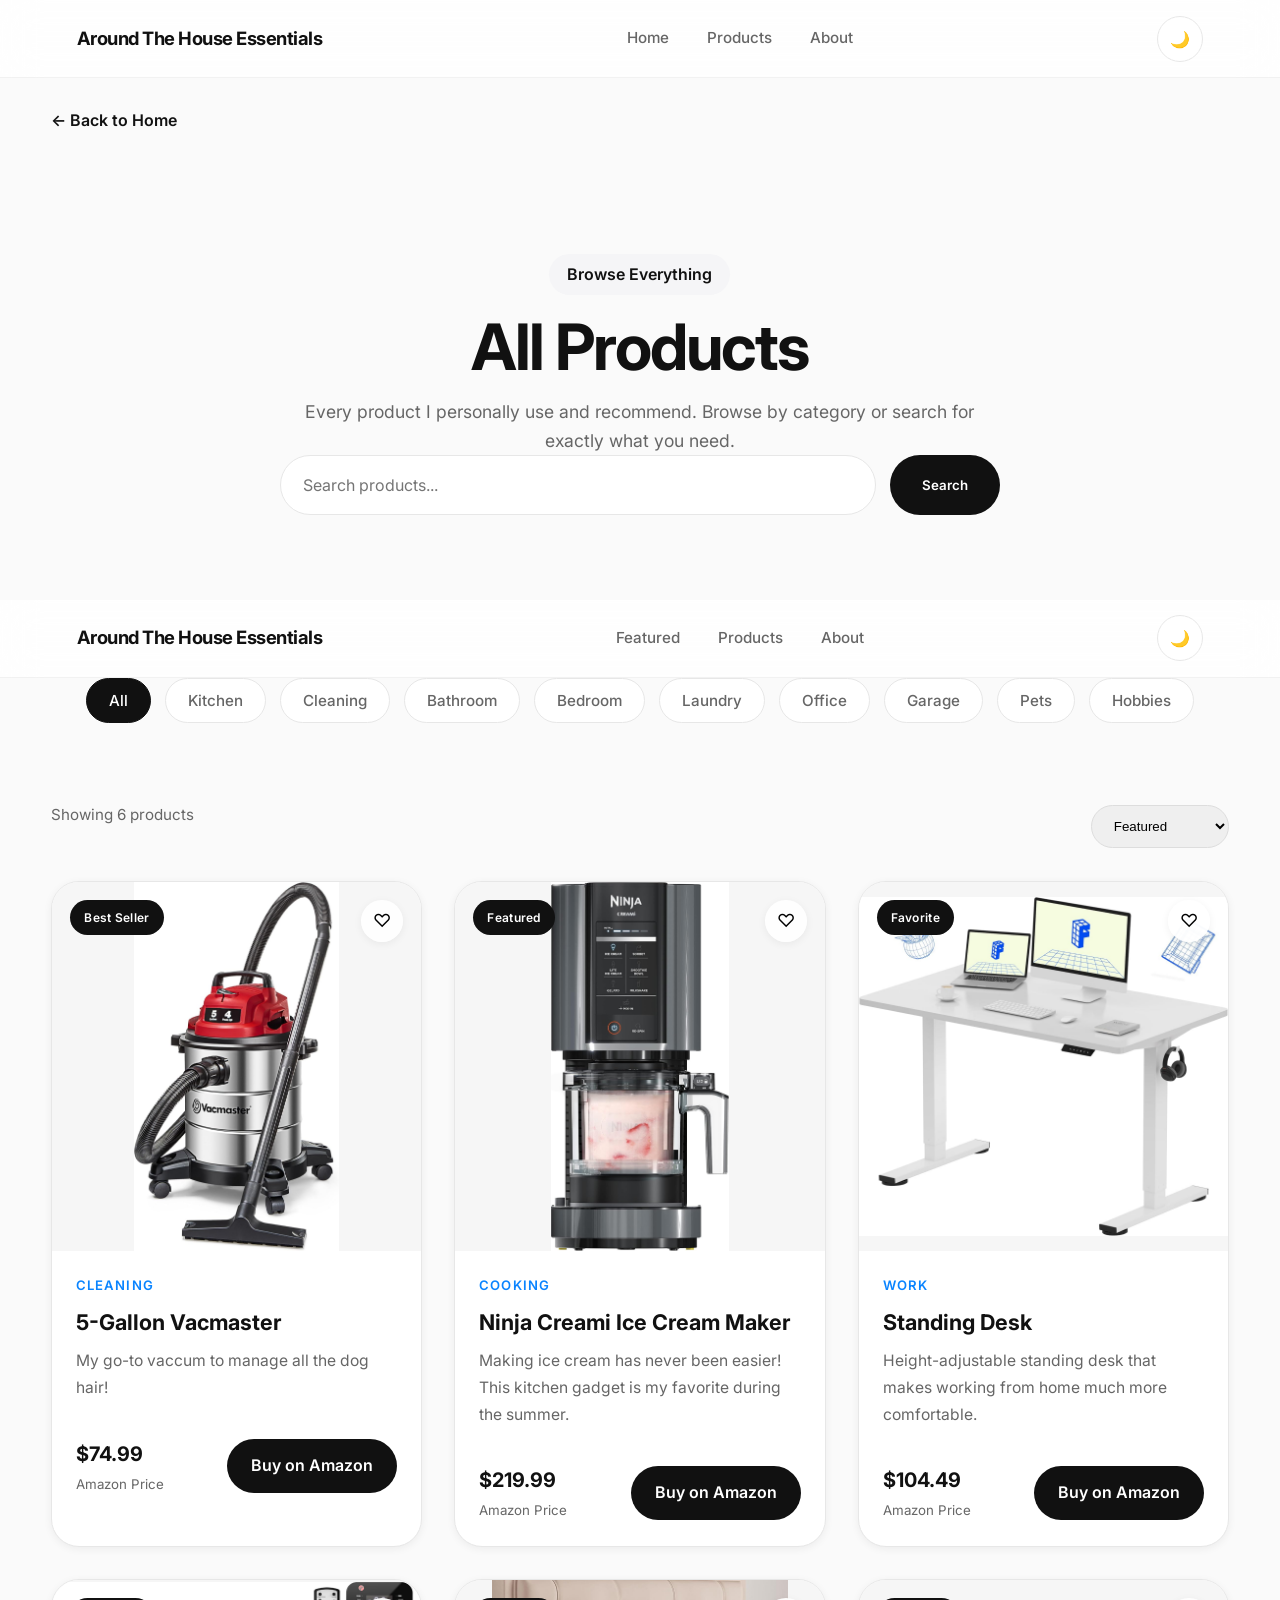
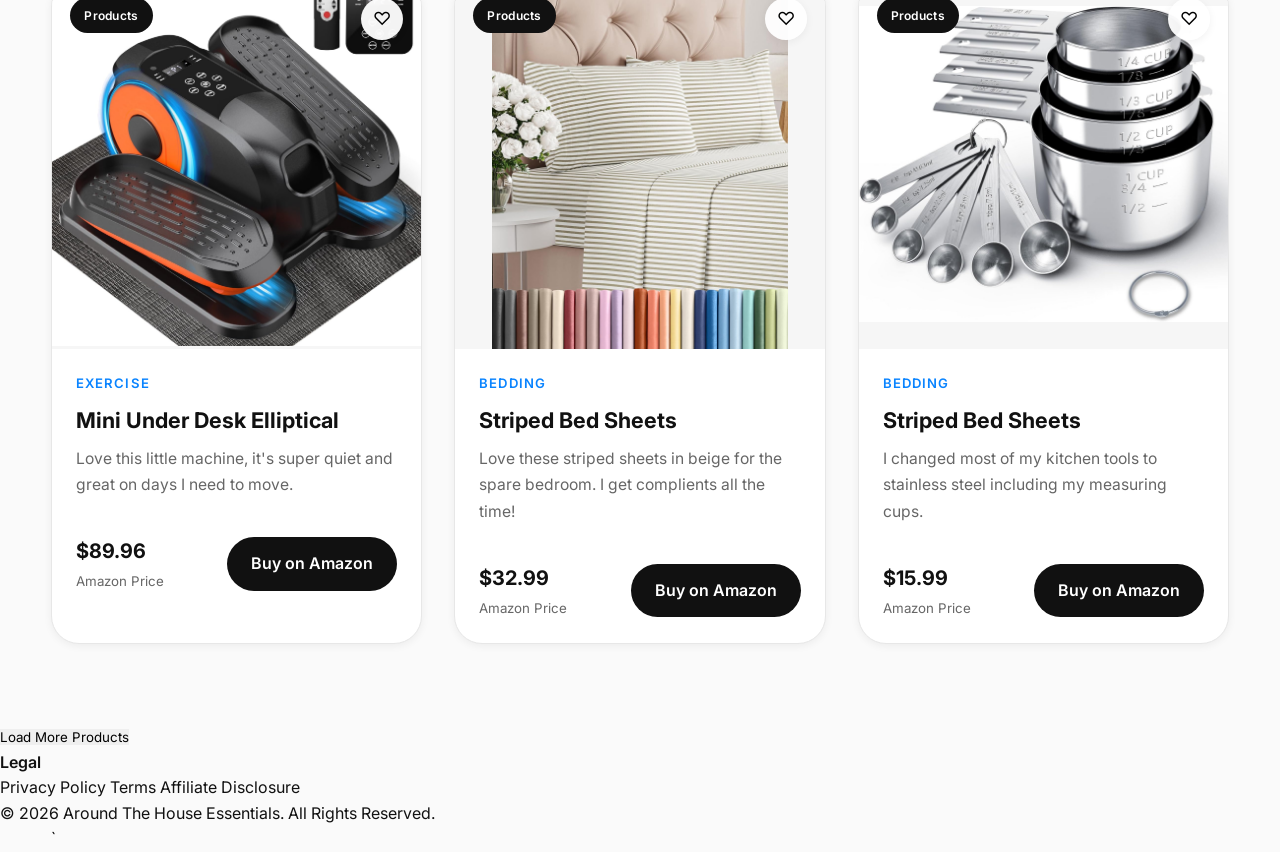
==== products.html @ 796f4fe5 "Complete Amazon website redesign" ====
<!DOCTYPE html>
<html lang="en">
    <head>

        <meta charset="UTF-8">
        <meta name="viewport" content="width=device-width, initial-scale=1.0">
    
        <title>Around The House Essentials | Amazon Favorites</title>
    
        <meta name="description" content="Shop my favorite products for every room in your home. Carefully selected Amazon finds that I personally recommend.">
    
        <meta property="og:title" content="Around The House Essentials">
        <meta property="og:description" content="Shop my favorite Amazon finds.">
        <meta property="og:image" content="images/social-preview.jpg">
        <meta property="og:type" content="website">
    
        <link rel="stylesheet" href="style.css">
    
        <link rel="preconnect" href="https://fonts.googleapis.com">
        <link rel="preconnect" href="https://fonts.gstatic.com" crossorigin>
    
        <link href="https://fonts.googleapis.com/css2?family=Inter:wght@300;400;500;600;700&display=swap" rel="stylesheet">
    
    </head>

    <header class="navbar">

        <div class="logo">
    
            <a href="#">
                Around The House Essentials
            </a>
    
        </div>
    
        <nav>
    
            <a href="index.html">Home</a>

            <a href="products.html" class="active">
                Products </a>

            <a href="index.html#about">
                About
            </a>
        
        </nav>
    
        <div class="nav-buttons">
    
            <button id="darkModeToggle" aria-label="Toggle Dark Mode">
                🌙
            </button>
    
        </div>
    
    </header>

    <div class="container">

        <a
            href="index.html"
            class="back-home">
    
            ← Back to Home
    
        </a>
    
    </div>
    <section class="page-hero">

        <div class="container">
    
            <span class="hero-badge">
                Browse Everything
            </span>
    
            <h1>
                All Products
            </h1>
    
            <p>
                Every product I personally use and recommend.
                Browse by category or search for exactly what you need.
            </p>
    
            <div class="hero-search">
    
                <input
                    id="searchInput"
                    type="text"
                    placeholder="Search products..."
                >
    
                <button>
                    Search
                </button>
    
            </div>
    
        </div>
    
    </section>
<body>

<!-- ==========================
NAVIGATION
========================== -->

<header class="navbar">

    <div class="logo">

        <a href="#">
            Around The House Essentials
        </a>

    </div>

    <nav>

        <a href="#featured">Featured</a>
        <a href="#products">Products</a>
        <a href="#about">About</a>

    </nav>

    <div class="nav-buttons">

        <button id="darkModeToggle" aria-label="Toggle Dark Mode">
            🌙
        </button>

    </div>

</header>

<!-- ==========================
CATEGORY FILTERS
========================== -->

<section class="categories" id="featured">

    <button class="category active" data-category="All">
        All
    </button>

    <button class="category" data-category="Kitchen">
        Kitchen
    </button>

    <button class="category" data-category="Cleaning">
        Cleaning
    </button>

    <button class="category" data-category="Bathroom">
        Bathroom
    </button>

    <button class="category" data-category="Bedroom">
        Bedroom
    </button>

    <button class="category" data-category="Laundry">
        Laundry
    </button>

    <button class="category" data-category="Office">
        Office
    </button>

    <button class="category" data-category="Garage">
        Garage
    </button>

    <button class="category" data-category="Pets">
        Pets
    </button>
    
    <button class="category" data-category="Hobbies">
        Hobbies
    </button>

</section>

<!-- ==========================
PRODUCT GRID
========================== -->

<section id="products" class="products-section">

    <div class="products-toolbar">

        <div class="product-count">
    
            Showing All Products
    
        </div>
    
        <div class="toolbar-right">
    
            <select id="sortProducts">
    
                <option value="featured">
                    Featured
                </option>
    
                <option value="name">
                    Name A–Z
                </option>
    
                <option value="priceLow">
                    Lowest Price
                </option>
    
                <option value="priceHigh">
                    Highest Price
                </option>
    
            </select>
    
        </div>
    
    </div>

    <div id="productGrid" class="product-grid">

        <!--
            Products are automatically generated
            by script.js
        -->

    </div>

</section>

<div class="load-more">

    <button id="loadMore">

        Load More Products

    </button>

</div>

<!-- ==========================
FOOTER
========================== -->

<footer>

        <div>

            <h4>

                Legal

            </h4>

            <a href="#">
                Privacy Policy
            </a>

            <a href="#">
                Terms
            </a>

            <a href="#">
                Affiliate Disclosure
            </a>

        </div>

    </div>

    <div class="copyright">

        © 2026 Around The House Essentials.
        All Rights Reserved.

    </div>

</footer>

<button id="scrollTop">

    ↑

</button>

<script src="script.js"></script>



</body>

<footer>

    <div class="container">
</html>`
---- style.css ----
/* ======================================================
   Around The House Essentials
   Part 2A-1
   Design System + Global Styles
====================================================== */

/* ---------- CSS Variables ---------- */

:root {

    --primary: #111111;
    --secondary: #666666;
    --background: #fafafa;
    --surface: #ffffff;
    --border: #e7e7e7;

    --accent: #0a84ff;
    --accent-hover: #0066d6;

    --success: #22c55e;
    --danger: #ef4444;

    --shadow-small: 0 2px 8px rgba(0,0,0,.06);
    --shadow-medium: 0 10px 30px rgba(0,0,0,.08);
    --shadow-large: 0 20px 50px rgba(0,0,0,.12);

    --radius-sm: 10px;
    --radius-md: 18px;
    --radius-lg: 28px;

    --transition: .25s ease;

    --max-width: 1240px;

}

/* ---------- Dark Theme ---------- */

body.dark {

    --primary: #ffffff;
    --secondary: #bdbdbd;

    --background: #111111;
    --surface: #1d1d1f;

    --border: #303030;

    --shadow-small: none;
    --shadow-medium: none;
    --shadow-large: none;

}

/* ---------- Reset ---------- */

*{
    margin:0;
    padding:0;
    box-sizing:border-box;
}

/* ---------- Smooth Scroll ---------- */

html{
    scroll-behavior:smooth;
}

/* ---------- Body ---------- */

body{

    font-family:"Inter",sans-serif;

    background:var(--background);

    color:var(--primary);

    line-height:1.6;

    transition:
        background .3s ease,
        color .3s ease;

}

/* ---------- Images ---------- */

img{

    display:block;

    max-width:100%;

}

/* ---------- Links ---------- */

a{

    color:inherit;

    text-decoration:none;

}

/* ---------- Lists ---------- */

ul{

    list-style:none;

}

/* ---------- Buttons ---------- */

button{

    border:none;

    cursor:pointer;

    font-family:inherit;

}

/* ---------- Inputs ---------- */

input{

    font-family:inherit;

    outline:none;

}

/* ---------- Container ---------- */

.container{

    width:min(92%, var(--max-width));

    margin-inline:auto;

}

/* ---------- Typography ---------- */

h1{

    font-size:clamp(2.8rem,6vw,5rem);

    line-height:1.05;

    letter-spacing:-2px;

    font-weight:700;

}

h2{

    font-size:clamp(2rem,4vw,3rem);

    font-weight:700;

    margin-bottom:18px;

}

h3{

    font-size:1.25rem;

    font-weight:600;

}

h4{

    font-size:1rem;

    font-weight:600;

}

p{

    color:var(--secondary);

    font-size:1.05rem;

}

/* ---------- Section Spacing ---------- */

section{

    padding: 55px 0;

}

/* ---------- Utility ---------- */

.text-center{

    text-align:center;

}

.hidden{

    display:none !important;

}

/* ======================================================
   Primary Button
====================================================== */

.btn{

    display:inline-flex;

    align-items:center;

    justify-content:center;

    gap:.6rem;

    background:var(--primary);

    color:white;

    padding:14px 28px;

    border-radius:999px;

    font-weight:600;

    transition:var(--transition);

}

.btn:hover{

    transform:translateY(-2px);

    box-shadow:var(--shadow-medium);

}

body.dark .btn{

    background:white;

    color:#111;

}

/* ======================================================
   Secondary Button
====================================================== */

.btn-outline{

    background:transparent;

    border:1px solid var(--border);

    color:var(--primary);

    padding:14px 28px;

    border-radius:999px;

    transition:var(--transition);

}

.btn-outline:hover{

    background:var(--surface);

    box-shadow:var(--shadow-small);

}

/* ======================================================
   Card Base
====================================================== */

.card{

    background:var(--surface);

    border:1px solid var(--border);

    border-radius:24px;

    transition:all .3s ease;

}

.card:hover{

    transform:translateY(-6px);

    box-shadow:var(--shadow-large);

}

/* ======================================================
   Small Section Heading
====================================================== */

.section-label{

    display:inline-block;

    padding:8px 18px;

    border-radius:999px;

    background:#ececec;

    font-size:.85rem;

    font-weight:600;

    color:#444;

    margin-bottom:18px;

}

body.dark .section-label{

    background:#2a2a2a;

    color:#ddd;

}

/* ======================================================
   Divider
====================================================== */

.divider{

    width:100%;

    height:1px;

    background:var(--border);

    margin:80px 0;

}

/* ======================================================
   Fade Animation
====================================================== */

.fade-up{

    opacity:0;

    transform:translateY(30px);

    transition:.7s ease;

}

.fade-up.show{

    opacity:1;

    transform:translateY(0);

}

/* ======================================================
   Scroll To Top Button
====================================================== */

#scrollTop{

    position:fixed;

    right:24px;

    bottom:24px;

    width:54px;

    height:54px;

    border-radius:50%;

    background:var(--primary);

    color:white;

    font-size:20px;

    display:flex;

    align-items:center;

    justify-content:center;

    opacity:0;

    visibility:hidden;

    transition:var(--transition);

    z-index:500;

}

#scrollTop.show{

    opacity:1;

    visibility:visible;

}

body.dark #scrollTop{

    background:white;

    color:#111;

}

/* ======================================================
   PART 2A-2
   Navigation + Hero
====================================================== */

/* =============================
   Navigation
============================= */

.navbar{

    position:sticky;

    top:0;

    z-index:1000;

    width:100%;

    height:78px;

    padding:0 6%;

    display:flex;

    align-items:center;

    justify-content:space-between;

    background:rgba(255,255,255,.82);

    backdrop-filter:blur(18px);

    -webkit-backdrop-filter:blur(18px);

    border-bottom:1px solid rgba(0,0,0,.05);

    transition:all .3s ease;

}

body.dark .navbar{

    background:rgba(17,17,17,.88);

    border-bottom:1px solid rgba(255,255,255,.08);

}

/* =============================
   Logo
============================= */

.logo a{

    font-size:1.15rem;

    font-weight:700;

    letter-spacing:-0.5px;

    color:var(--primary);

    transition:.25s;

}

.logo a:hover{

    opacity:.7;

}

/* =============================
   Navigation Links
============================= */

nav{

    display:flex;

    align-items:center;

    gap:38px;

}

nav a{

    position:relative;

    font-size:.95rem;

    font-weight:500;

    color:var(--secondary);

    transition:.25s;

}

nav a:hover{

    color:var(--primary);

}

nav a::after{

    content:"";

    position:absolute;

    left:0;

    bottom:-8px;

    width:0;

    height:2px;

    background:var(--primary);

    transition:.3s;

}

nav a:hover::after{

    width:100%;

}

/* =============================
   Right Side Buttons
============================= */

.nav-buttons{

    display:flex;

    align-items:center;

    gap:16px;

}

/* =============================
   Dark Mode Button
============================= */

#darkModeToggle{

    width:46px;

    height:46px;

    border-radius:50%;

    background:var(--surface);

    border:1px solid var(--border);

    display:flex;

    align-items:center;

    justify-content:center;

    font-size:1rem;

    transition:.25s;

}

#darkModeToggle:hover{

    transform:rotate(15deg);

    box-shadow:var(--shadow-small);

}

/* =============================
   Hero Section
============================= */

.hero{

    min-height:auto;

    display:flex;

    align-items:center;

    justify-content:center;

    text-align:center;

    padding:45px 20px 15px;

}

/* =============================
   Hero Content
============================= */

.hero-content{

    max-width:900px;

    margin:auto;

}

/* =============================
   Hero Tag
============================= */

.hero-tag{

    display:inline-flex;

    align-items:center;

    justify-content:center;

    padding:8px 18px;

    border-radius:999px;

    background:#ececec;

    color:#555;

    font-size:.85rem;

    font-weight:600;

    margin-bottom:28px;

}

body.dark .hero-tag{

    background:#2b2b2b;

    color:#ddd;

}

/* =============================
   Hero Heading
============================= */

.hero h1{

    max-width:850px;

    margin:auto;

    margin-bottom:26px;

}

/* =============================
   Hero Description
============================= */

.hero p{

    max-width:720px;

    margin:auto;

    font-size:1.15rem;

    color:var(--secondary);

    margin-bottom:28px;

}

/* =============================
   Hero Search
============================= */

.hero-search{

    display:flex;

    align-items:center;

    justify-content:center;

    gap:14px;

    max-width:720px;

    margin:0 auto 35px;

    flex-wrap:wrap;

}

/* =============================
   Search Input
============================= */

.hero-search input{

    flex:1;

    min-width:280px;

    height:60px;

    padding:0 22px;

    border-radius:999px;

    border:1px solid var(--border);

    background:var(--surface);

    color:var(--primary);

    font-size:1rem;

    transition:.25s;

}

.hero-search input:focus{

    border-color:var(--accent);

    box-shadow:0 0 0 4px rgba(10,132,255,.12);

}

/* =============================
   Search Button
============================= */

.hero-search button{

    height:60px;

    padding:0 32px;

    border-radius:999px;

    background:var(--primary);

    color:white;

    font-weight:600;

    transition:.25s;

}

.hero-search button:hover{

    transform:translateY(-2px);

    box-shadow:var(--shadow-medium);

}

body.dark .hero-search button{

    background:white;

    color:#111;

}

/* =============================
   Hero Fade In
============================= */

.hero-content{

    animation:heroFade .9s ease;

}

@keyframes heroFade{

    from{

        opacity:0;

        transform:translateY(35px);

    }

    to{

        opacity:1;

        transform:translateY(0);

    }

}

/* =============================
   Mobile Navigation
============================= */

@media (max-width:900px){

    nav{

        display:none;

    }

    .navbar{

        padding:0 24px;

    }

}

/* =============================
   Mobile Hero
============================= */

@media (max-width:768px){

    .hero{

        min-height:70vh;

        padding-top:90px;

    }

    .hero-search{

        flex-direction:column;

    }

    .hero-search input{

        width:100%;

        min-width:unset;

    }

    .hero-search button{

        width:100%;

    }

}

/* ======================================================
   PART 2A-3
   Categories + Featured Banner + Product Grid
======================================================*/

/* =============================
   Category Section
============================= */

.categories{

    width:min(92%, var(--max-width));

    margin:0 auto;

    padding:0 0 20px;

    display:flex;

    justify-content:center;

    align-items:center;

    flex-wrap:wrap;

    gap:14px;

}

/* =============================
   Category Buttons
============================= */

.category{

    background:var(--surface);

    border:1px solid var(--border);

    color:var(--secondary);

    padding:12px 22px;

    border-radius:999px;

    font-size:.95rem;

    font-weight:500;

    transition:all .25s ease;

}

.category:hover{

    transform:translateY(-2px);

    color:var(--primary);

    box-shadow:var(--shadow-small);

}

.category.active{

    background:var(--primary);

    color:white;

    border-color:var(--primary);

}

body.dark .category.active{

    background:white;

    color:#111;

}

/* =============================
   Featured Banner
============================= */

.featured-banner{

    width:min(92%, var(--max-width));

    margin:0 auto 30px;

    padding:55px 45px;

    border-radius:32px;

    background:linear-gradient(
        135deg,
        #111,
        #2a2a2a
    );

    color:white;

    text-align:center;

    overflow:hidden;

    position:relative;

}

.featured-banner::before{

    content:"";

    position:absolute;

    width:450px;

    height:450px;

    border-radius:50%;

    background:rgba(255,255,255,.05);

    top:-180px;

    right:-150px;

}

.featured-banner::after{

    content:"";

    position:absolute;

    width:300px;

    height:300px;

    border-radius:50%;

    background:rgba(255,255,255,.04);

    bottom:-140px;

    left:-100px;

}

.featured-banner h2{

    position:relative;

    z-index:2;

    color:white;

    margin-bottom:16px;

}

.featured-banner p{

    position:relative;

    z-index:2;

    color:rgba(255,255,255,.8);

    max-width:650px;

    margin:0 auto;

    font-size:1.1rem;

}

/* =============================
   Product Section
============================= */

.products-section{

    width:min(92%, var(--max-width));

    margin:auto;

    padding:20px 0 80px;

}

/* =============================
   Product Grid
============================= */

.product-grid{

    display:grid;

    grid-template-columns:
        repeat(auto-fit, minmax(320px,1fr));

    gap:32px;

    justify-content:center;

}

/* =============================
   Empty State
============================= */

.empty-state{

    width:100%;

    text-align:center;

    padding:100px 30px;

    border:2px dashed var(--border);

    border-radius:24px;

}

.empty-state h3{

    margin-bottom:14px;

}

.empty-state p{

    color:var(--secondary);

}

/* =============================
   Loading Skeleton
============================= */

.skeleton{

    height:420px;

    border-radius:28px;

    background:linear-gradient(
        90deg,
        #efefef 25%,
        #f7f7f7 50%,
        #efefef 75%
    );

    background-size:300% 100%;

    animation:skeletonLoading 1.5s infinite;

}

body.dark .skeleton{

    background:linear-gradient(
        90deg,
        #232323 25%,
        #303030 50%,
        #232323 75%
    );

    background-size:300% 100%;

}

@keyframes skeletonLoading{

    from{

        background-position:100% 0;

    }

    to{

        background-position:-100% 0;

    }

}

/* =============================
   Section Heading
============================= */

.section-heading{

    text-align:center;

    margin-bottom:60px;

}

.section-heading p{

    max-width:700px;

    margin:auto;

}

/* =============================
   Product Count
============================= */

.product-count{

    margin-bottom:24px;

    font-size:.95rem;

    color:var(--secondary);

}

/* =============================
   Responsive
============================= */

@media (max-width:992px){

    .featured-banner{

        padding:55px 35px;

    }

}

@media (max-width:768px){

    .categories{

        justify-content:flex-start;

        overflow-x:auto;

        flex-wrap:nowrap;

        padding-bottom:30px;

    }

    .categories::-webkit-scrollbar{

        display:none;

    }

    .featured-banner{

        border-radius:22px;

        padding:45px 25px;

    }

    .product-grid{

        grid-template-columns:1fr;

        gap:24px;

    }

}

/* ======================================================
   PART 2B-1
   Premium Product Cards
======================================================*/

/* =============================
   Product Card
============================= */

.product-card{

    position:relative;

    display:flex;

    flex-direction:column;

    background:var(--surface);

    border:1px solid var(--border);

    border-radius:28px;

    overflow:hidden;

    min-height:540px;

    transition:all .35s ease;

    box-shadow:var(--shadow-small);

}

.product-card:hover{

    transform:translateY(-10px);

    box-shadow:var(--shadow-large);

}

/* =============================
   Product Image
============================= */

.product-image{

    position:relative;

    width:100%;

    aspect-ratio:1 / 1;

    overflow:hidden;

    background:#f6f6f6;

}

body.dark .product-image{

    background:#222;

}

.product-image img{

    width:100%;

    height:100%;

    object-fit:contain;

    transition:transform .5s ease;

    opacity: 1;

}

.product-card:hover img{

    transform:scale(1.05);

}

/* =============================
   Product Badge
============================= */

.product-badge{

    position:absolute;

    top:18px;

    left:18px;

    padding:8px 14px;

    border-radius:999px;

    background:#111;

    color:white;

    font-size:.75rem;

    font-weight:600;

    letter-spacing:.3px;

    z-index:5;

}

body.dark .product-badge{

    background:white;

    color:#111;

}

/* =============================
   Favorite Button
============================= */

.favorite-btn{

    position:absolute;

    top:18px;

    right:18px;

    width:42px;

    height:42px;

    border-radius:50%;

    background:rgba(255,255,255,.95);

    display:flex;

    align-items:center;

    justify-content:center;

    font-size:18px;

    box-shadow:var(--shadow-small);

    transition:.25s;

    z-index:5;

}

.favorite-btn:hover{

    transform:scale(1.08);

}

body.dark .favorite-btn{

    background:#333;

}

/* =============================
   Card Content
============================= */

.product-content{

    display:flex;

    flex-direction:column;

    gap:12px;

    padding:24px;

}

/* =============================
   Category
============================= */

.product-category{

    font-size:.82rem;

    color:var(--accent);

    font-weight:600;

    text-transform:uppercase;

    letter-spacing:.08em;

}

/* =============================
   Product Title
============================= */

.product-title{

    font-size:1.35rem;

    font-weight:700;

    line-height:1.3;

    color:var(--primary);

}

/* =============================
   Description
============================= */

.product-description{

    color:var(--secondary);

    font-size:.98rem;

    line-height:1.7;

}

/* =============================
   Card Footer
============================= */

.product-footer{

    margin-top:auto;

    display:flex;

    justify-content:space-between;

    align-items:center;

    gap:18px;

    padding-top:24px;

}

/* =============================
   Price
============================= */

.product-price{

    display:flex;

    flex-direction:column;

    gap:4px;

}

.product-price strong{

    font-size:1.25rem;

    color:var(--primary);

}

.product-price small{

    color:var(--secondary);

}

/* =============================
   Amazon Button
============================= */

.amazon-btn{

    display:flex;

    align-items:center;

    justify-content:center;

    gap:10px;

    padding:14px 24px;

    border-radius:999px;

    background:var(--primary);

    color:#fff;

    font-weight:600;

    transition:all .25s ease;

}

.amazon-btn:hover{

    transform:translateY(-2px);

    box-shadow:var(--shadow-medium);

}

body.dark .amazon-btn{

    background:#fff;

    color:#111;

}

/* =============================
   Card Entrance Animation
============================= */


/* =============================
   Mobile
============================= */

@media (max-width:768px){

    .product-content{

        padding:22px;

    }

    .product-title{

        font-size:1.2rem;

    }

    .product-footer{

        flex-direction:column;

        align-items:stretch;

    }

    .amazon-btn{

        width:100%;

    }

}

.page-hero{

    padding:80px 20px 50px;

    text-align:center;

}

.page-hero h1{

    font-size:4rem;

    margin:18px 0;

}

.page-hero p{

    max-width:700px;

    margin:auto;

    color:#666;

    font-size:1.1rem;

}

.hero-badge{

    display:inline-block;

    padding:8px 18px;

    border-radius:999px;

    background:#f5f5f7;

    font-weight:600;

}.products-toolbar{

    display:flex;

    justify-content:space-between;

    align-items:center;

    margin:40px 0 30px;

}

.toolbar-right select{

    padding:12px 18px;

    border-radius:999px;

    border:1px solid #ddd;

}

.back-home{

    display:inline-flex;

    margin-top:30px;

    margin-bottom:40px;

    text-decoration:none;

    font-weight:600;

}

/*==========================
Instagram CTA
==========================*/

.instagram-section{

    padding:60px 20px;

    text-align:center;

    background:#f8f8f8;

    margin-top:50px;

}

.instagram-section .container{

    max-width:700px;

    margin:auto;

}

.instagram-section h2{

    font-size:2.4rem;

    margin-bottom:15px;

}

.instagram-section p{

    color:#666;

    margin-bottom:30px;

    line-height:1.7;

}

.instagram-btn{

    display:inline-block;

    padding:16px 36px;

    border-radius:999px;

    background:#111;

    color:white;

    text-decoration:none;

    font-weight:600;

    transition:.25s;

}

.instagram-btn:hover{

    background:#333;

}

.about-section{

    padding:60px 20px;

    text-align:center;

}

.about-section .container{

    max-width:850px;

    margin:auto;

}

.about-section h2{

    font-size:3rem;

    margin-bottom:25px;

}

.about-section p{

    font-size:1.1rem;

    line-height:1.9;

    color:#666;

}

/*==================================
Footer
==================================*/

.footer{

    background:#111;

    color:white;

    margin-top:80px;

    padding:60px 20px;

}

.footer-grid{

    max-width:1200px;

    margin:auto;

    display:grid;

    grid-template-columns:2fr 1fr 1fr;

    gap:60px;

}

.footer h3,
.footer h4{

    color:white;

    margin-bottom:18px;

}

.footer p{

    color:#bbb;

}

.footer a{

    display:block;

    color:#ddd;

    margin-bottom:10px;

    text-decoration:none;

}

.footer a:hover{

    color:white;

}

@media(max-width:768px){

    .footer-grid{

        grid-template-columns:1fr;

        text-align:center;

    }

}

.view-all{

    text-align:center;

    padding:20px 0 40px;

}
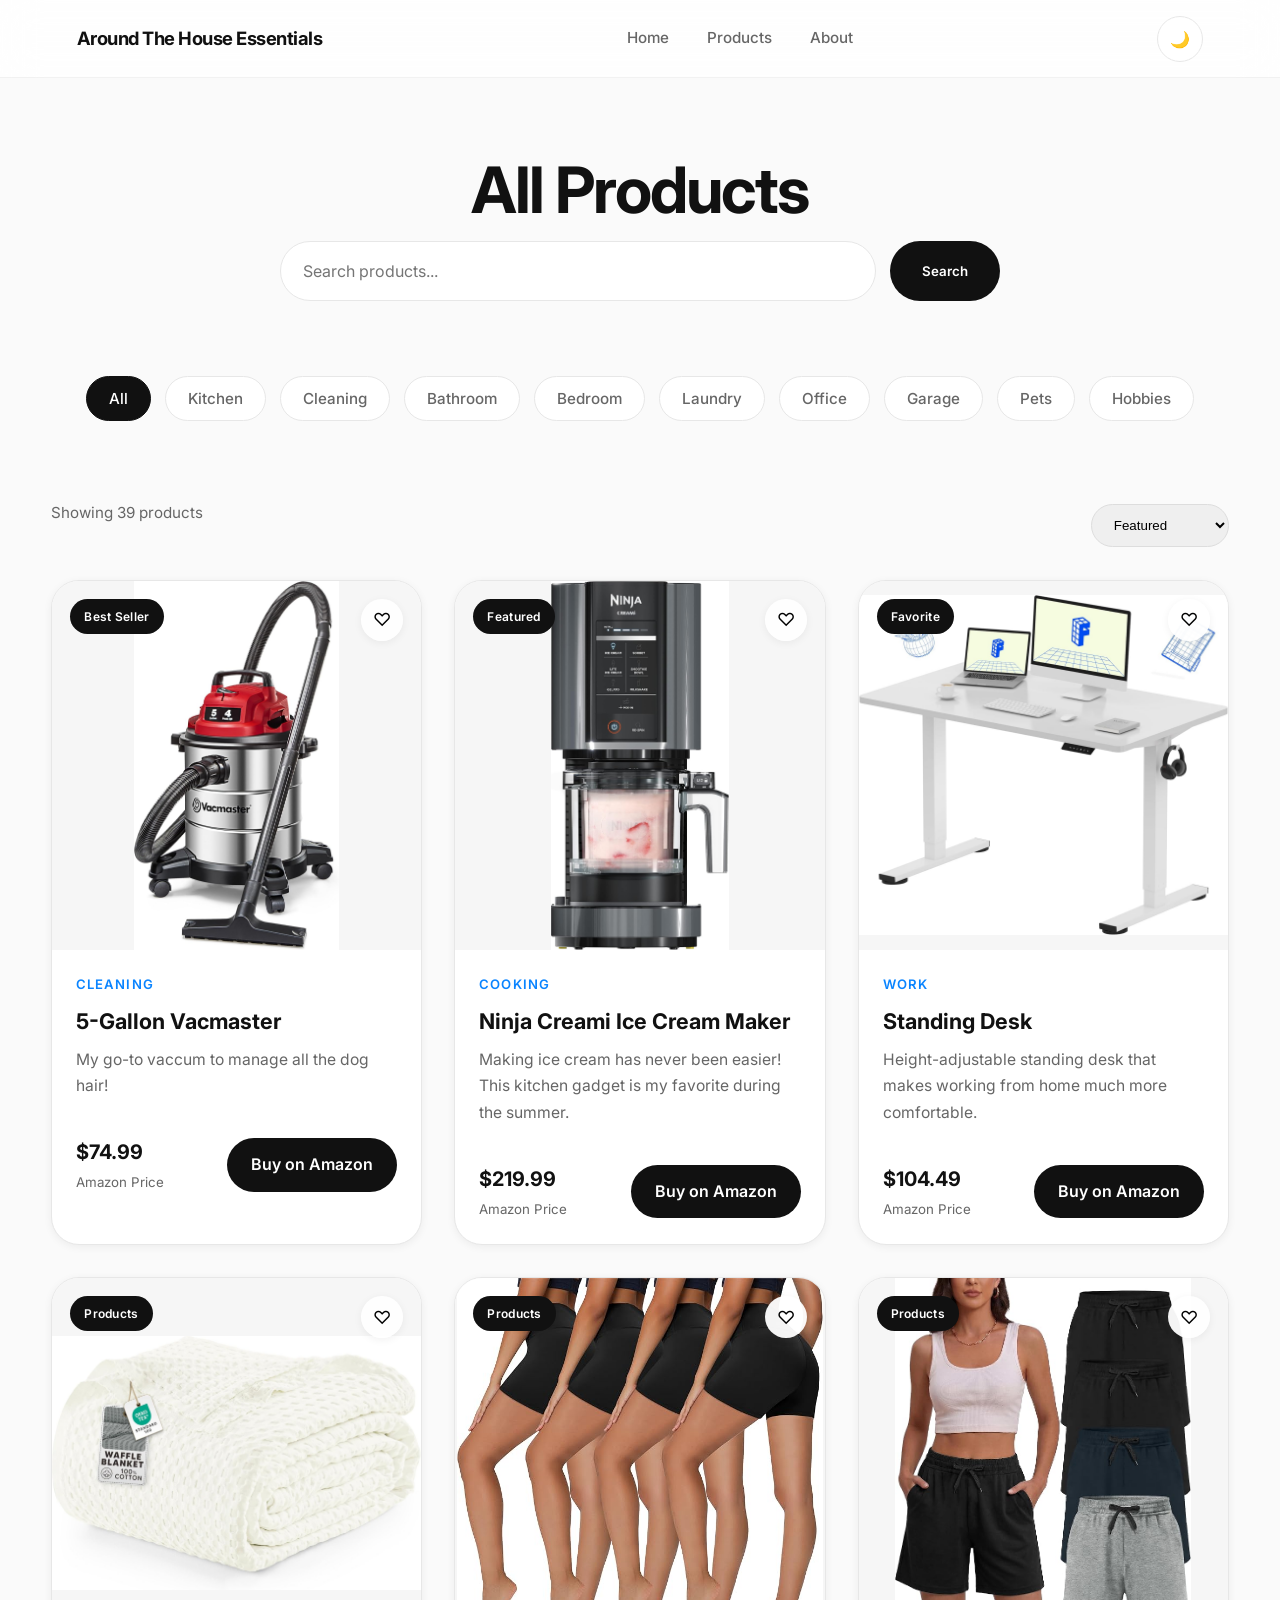
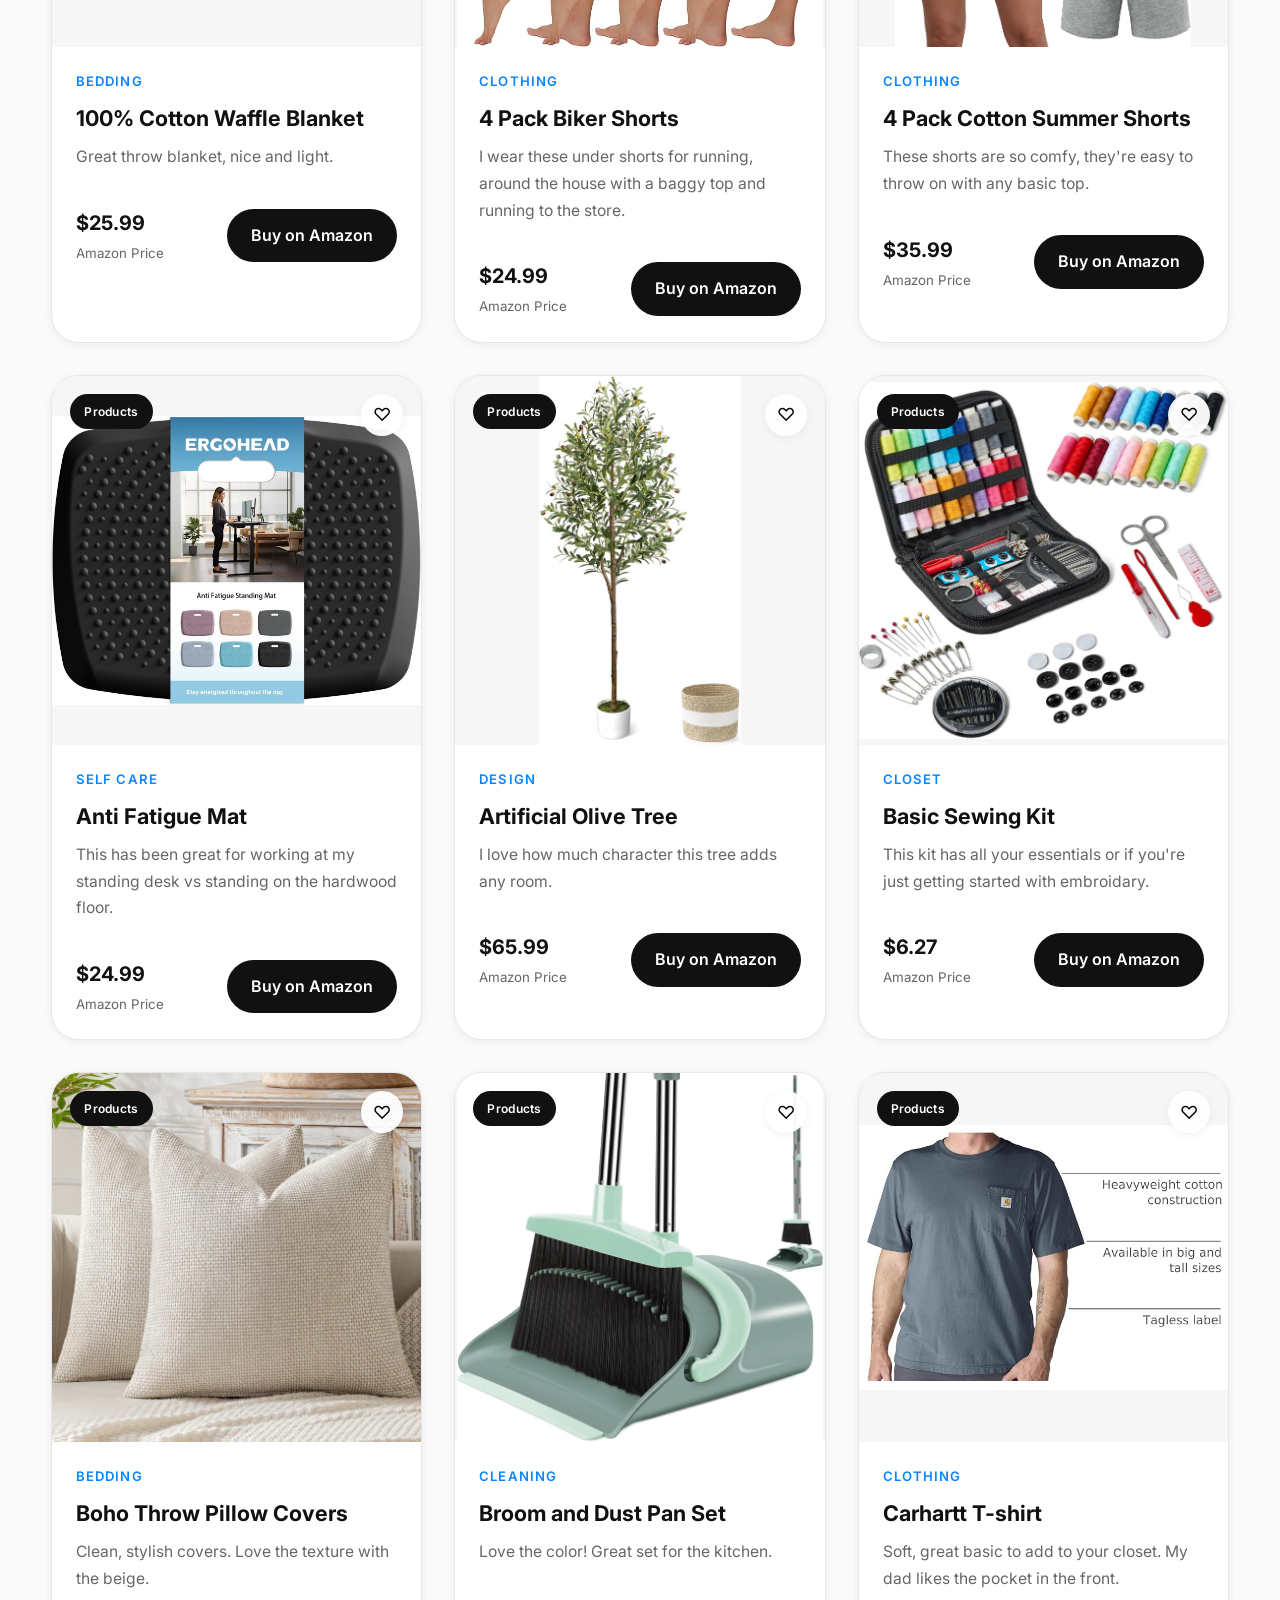
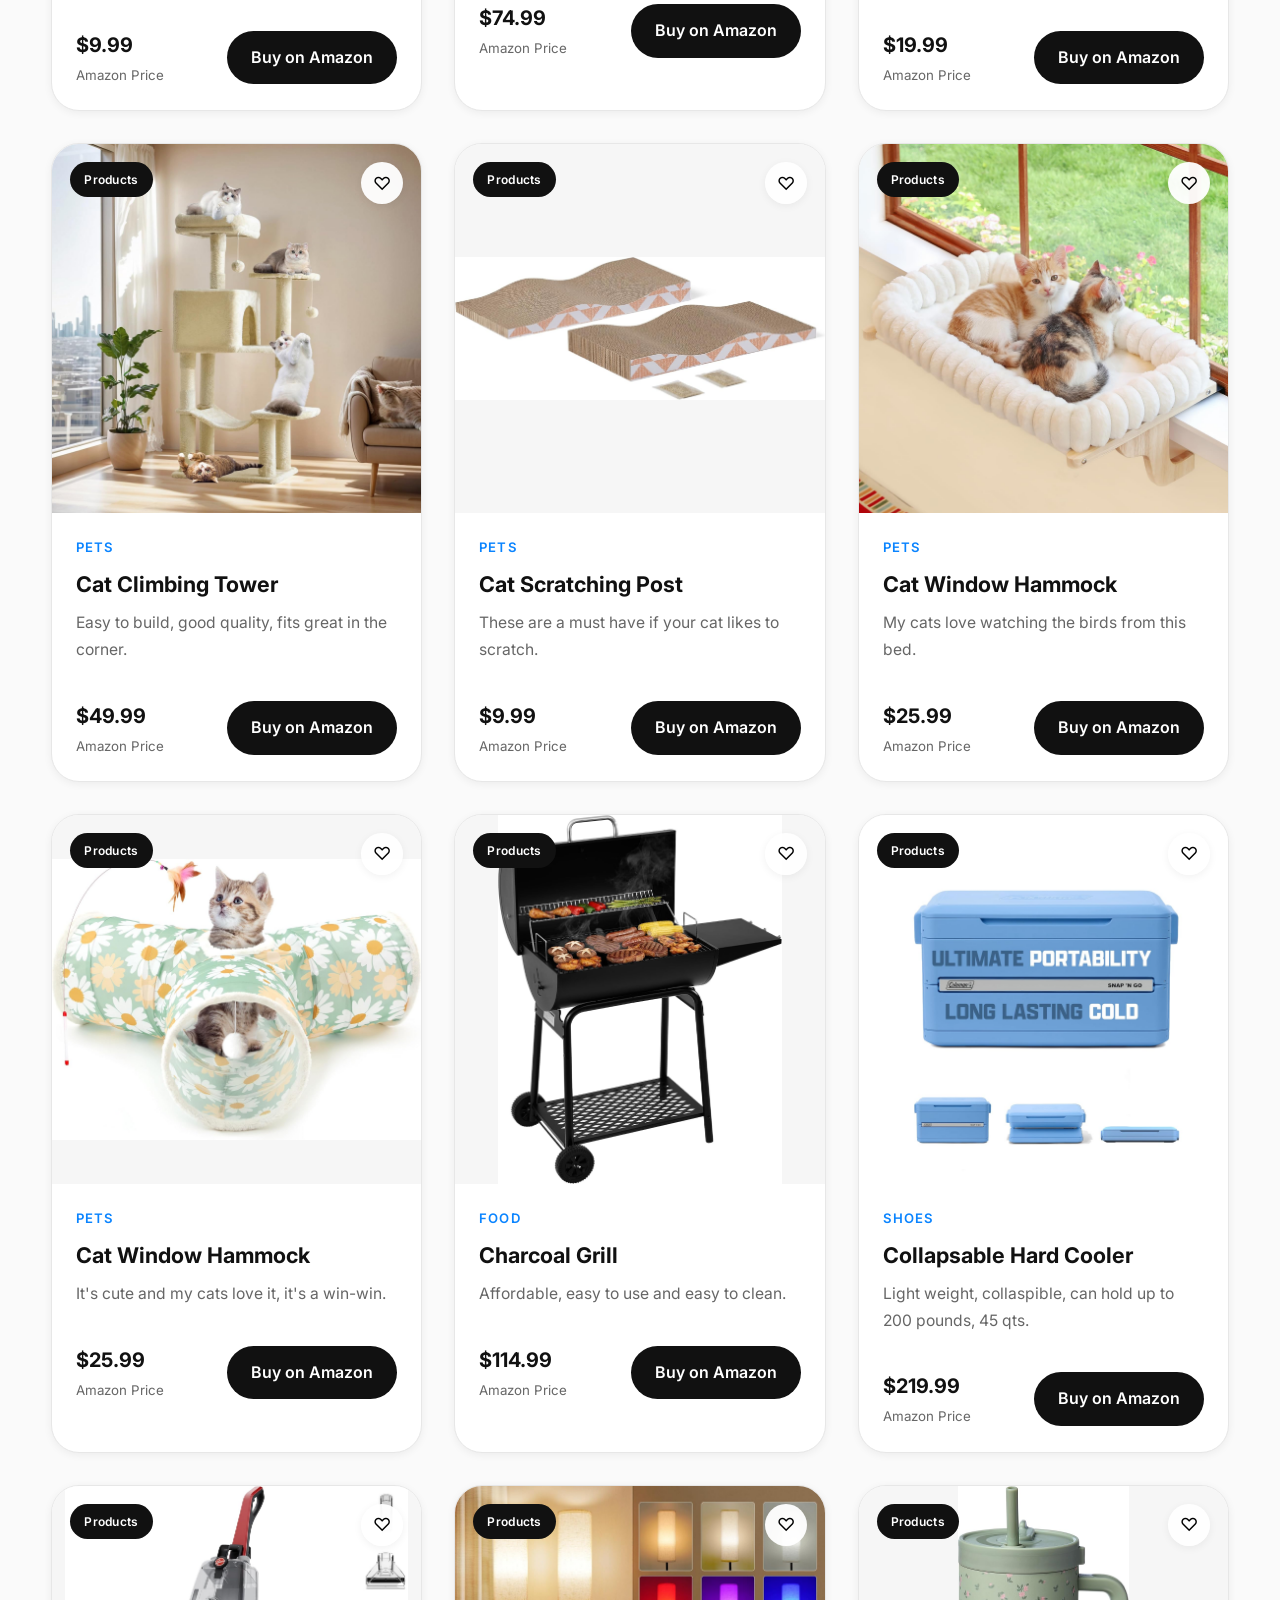
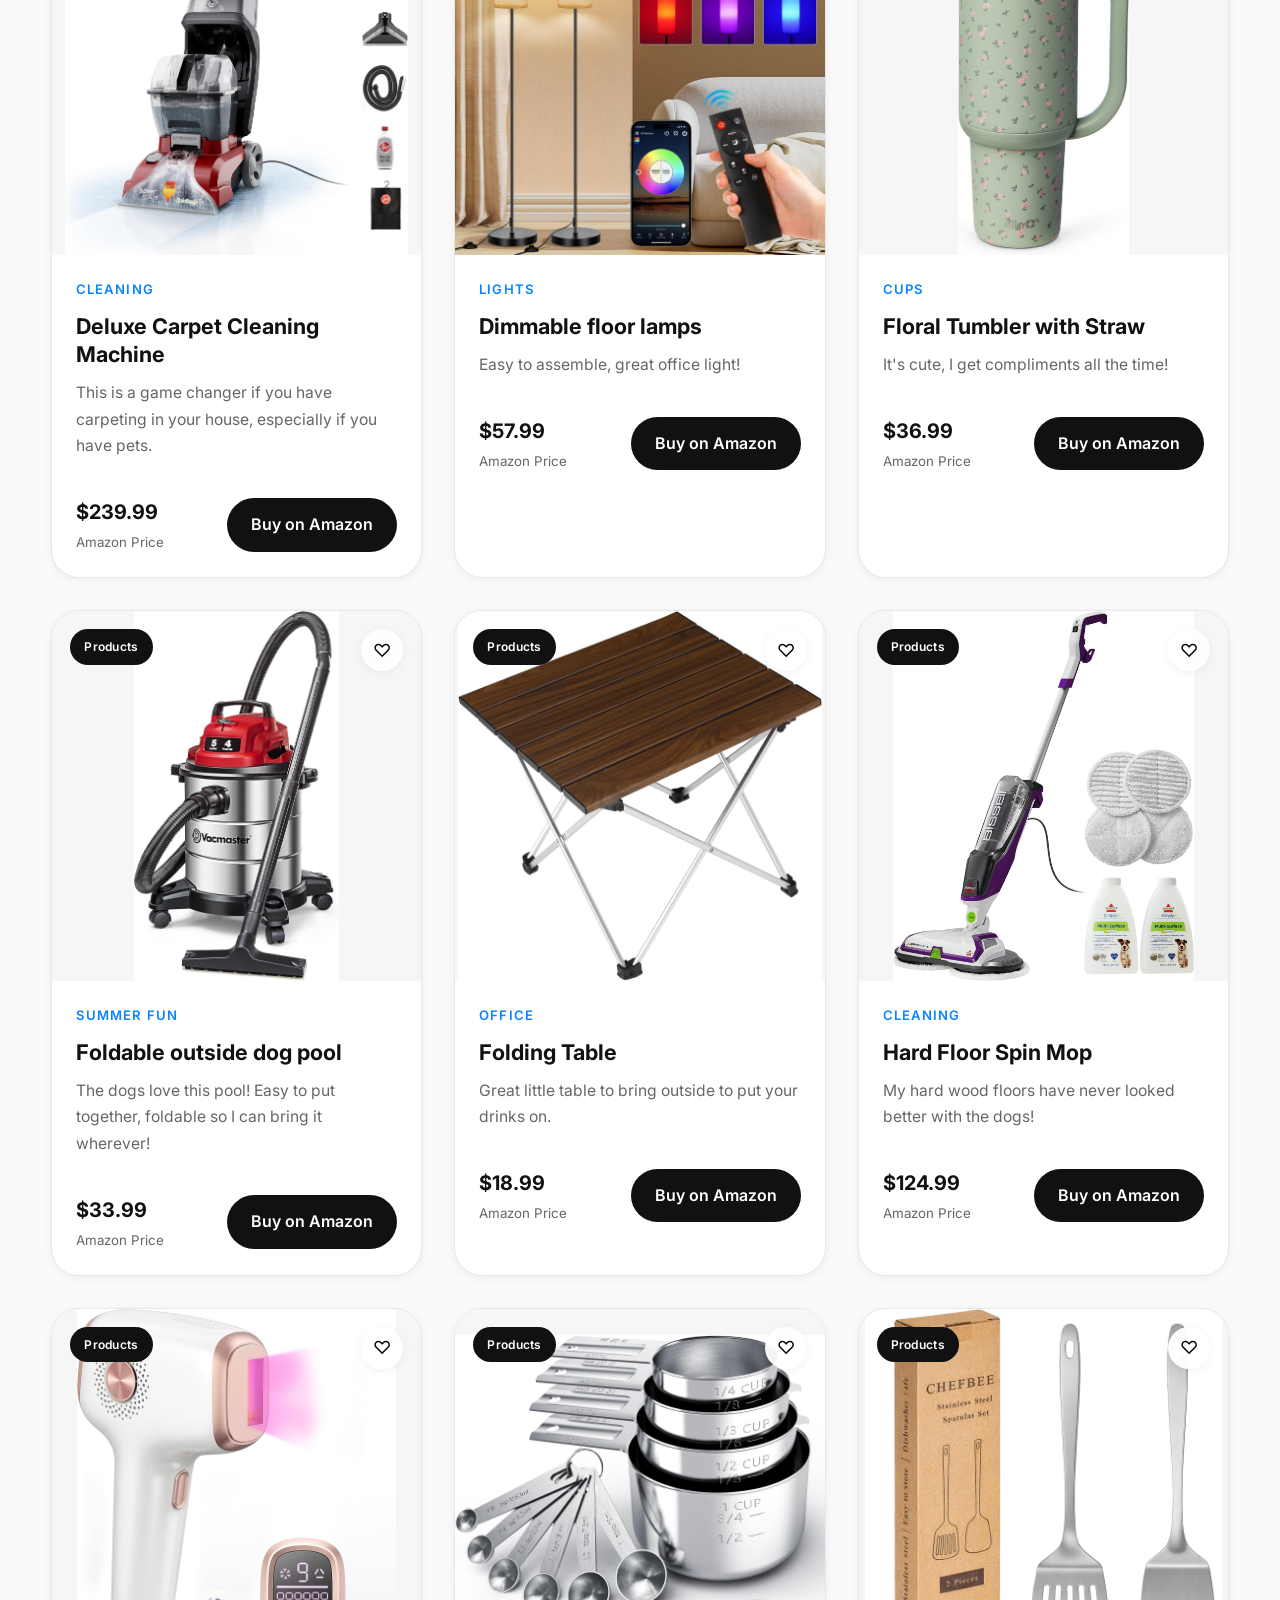
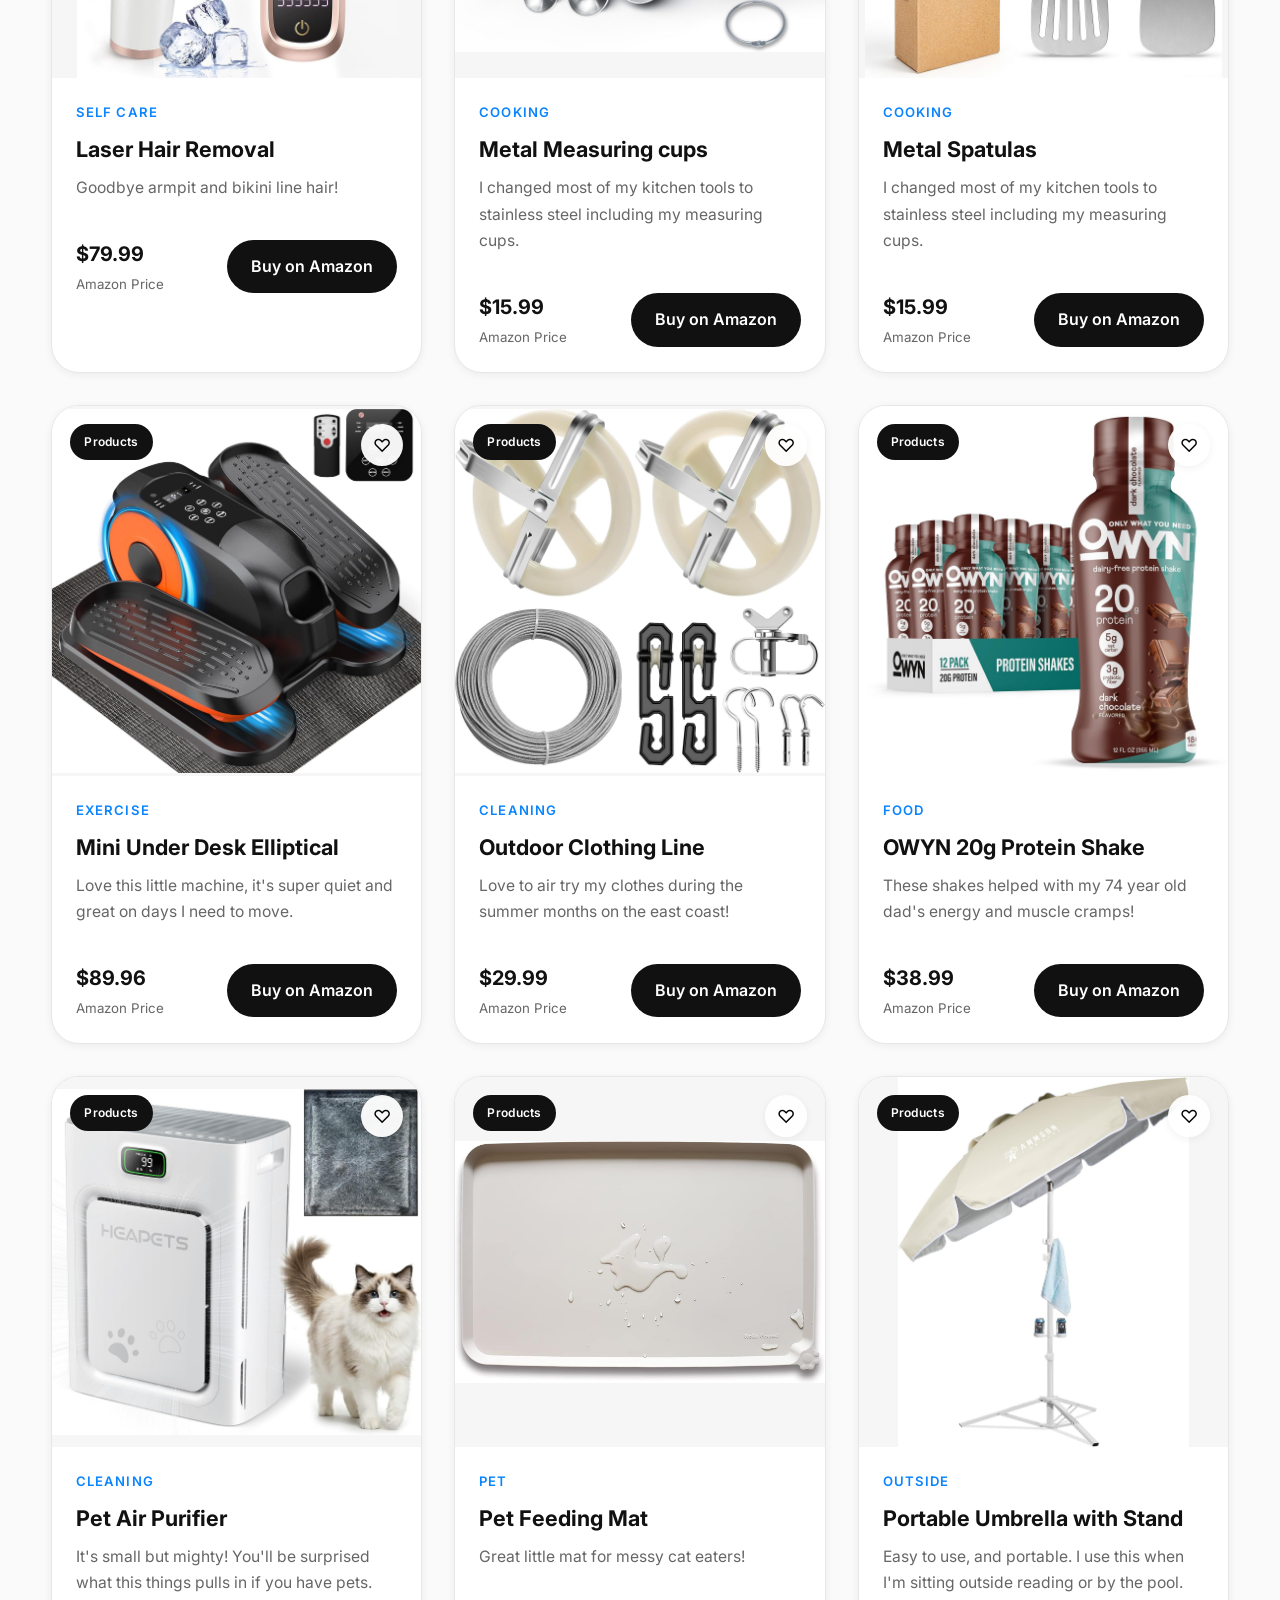
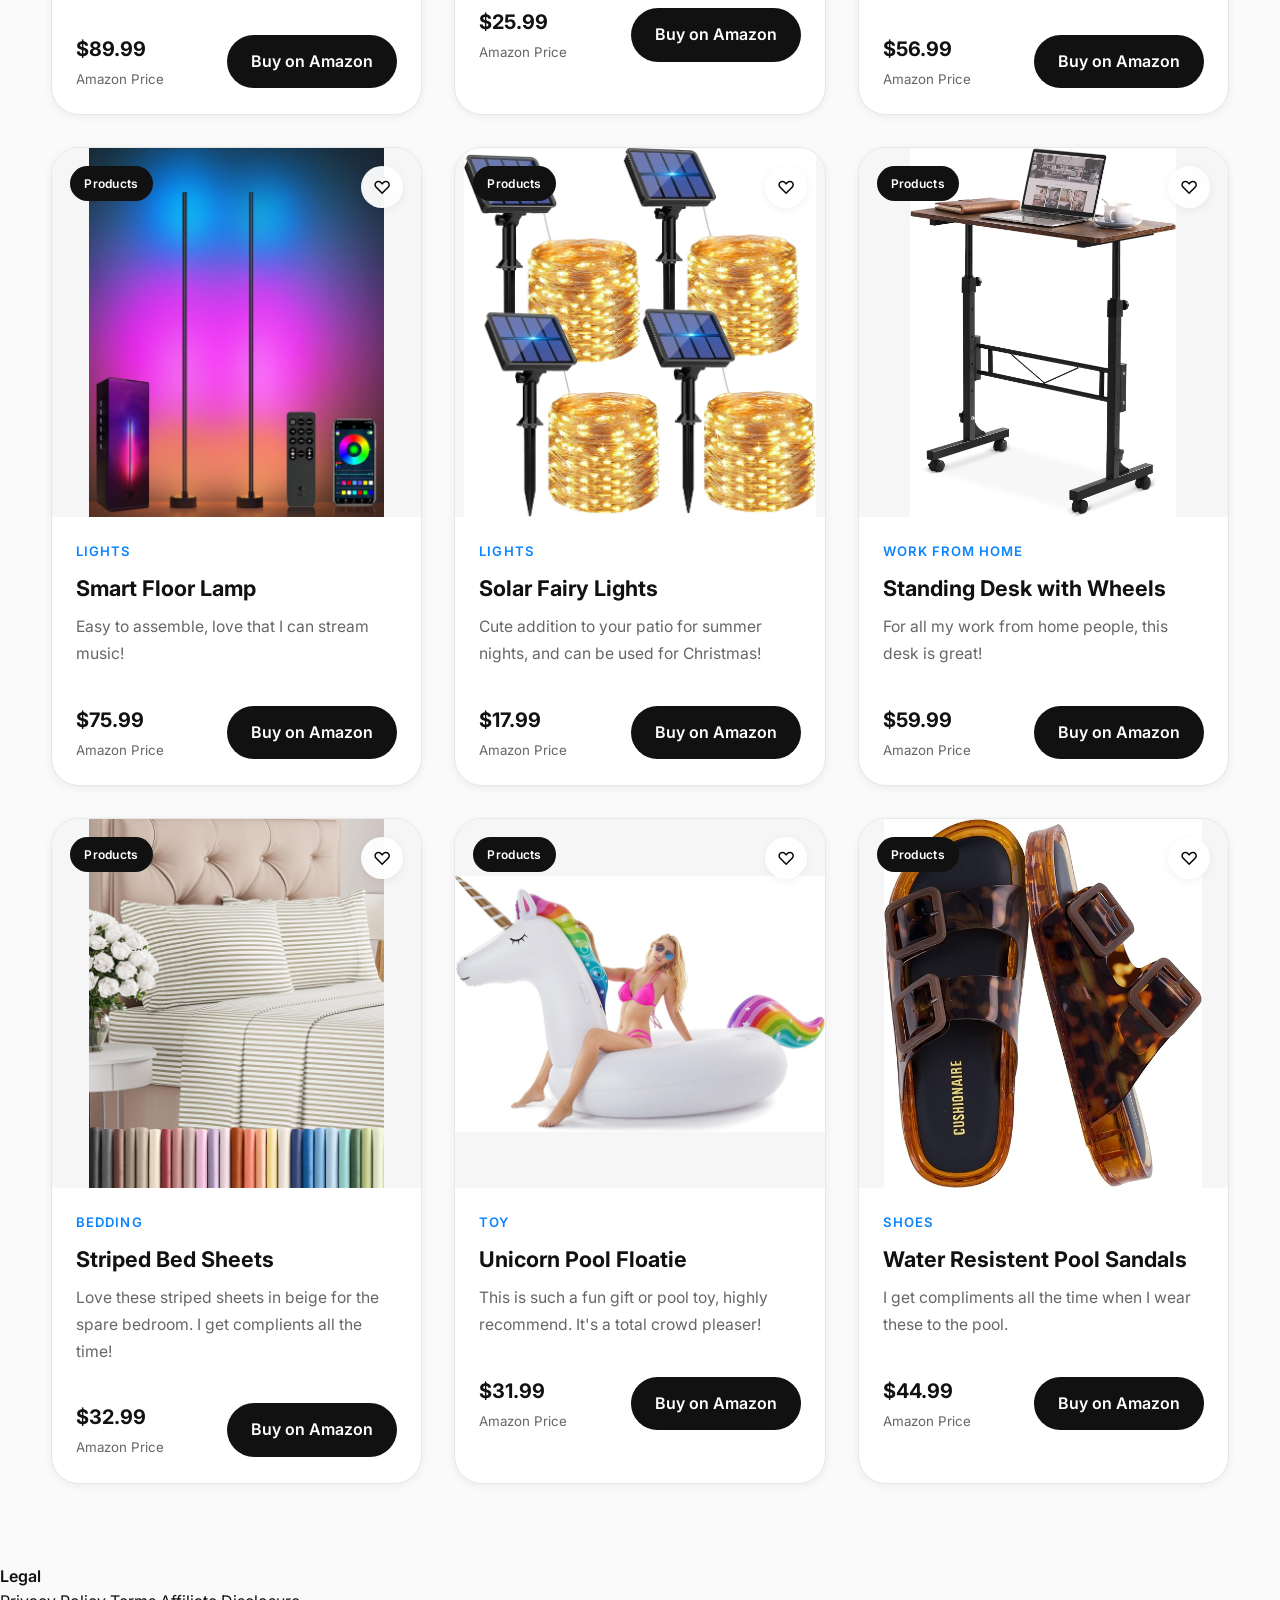
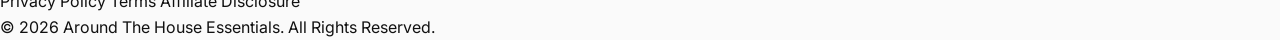
==== commit 574a58ad: "Fixed broken picture links and adjusted spacing" ====
--- a/products.html
+++ b/products.html
@@ -23,6 +23,10 @@
     
     </head>
 
+    <body>
+<!-- ==========================
+NAVIGATION
+========================== -->
     <header class="navbar">
 
         <div class="logo">
@@ -56,33 +60,14 @@
     
     </header>
 
-    <div class="container">
-
-        <a
-            href="index.html"
-            class="back-home">
-    
-            ← Back to Home
-    
-        </a>
-    
-    </div>
     <section class="page-hero">
 
         <div class="container">
-    
-            <span class="hero-badge">
-                Browse Everything
-            </span>
     
             <h1>
                 All Products
             </h1>
-    
-            <p>
-                Every product I personally use and recommend.
-                Browse by category or search for exactly what you need.
-            </p>
+
     
             <div class="hero-search">
     
@@ -92,7 +77,7 @@
                     placeholder="Search products..."
                 >
     
-                <button>
+                <button id="searchButton">
                     Search
                 </button>
     
@@ -101,39 +86,6 @@
         </div>
     
     </section>
-<body>
-
-<!-- ==========================
-NAVIGATION
-========================== -->
-
-<header class="navbar">
-
-    <div class="logo">
-
-        <a href="#">
-            Around The House Essentials
-        </a>
-
-    </div>
-
-    <nav>
-
-        <a href="#featured">Featured</a>
-        <a href="#products">Products</a>
-        <a href="#about">About</a>
-
-    </nav>
-
-    <div class="nav-buttons">
-
-        <button id="darkModeToggle" aria-label="Toggle Dark Mode">
-            🌙
-        </button>
-
-    </div>
-
-</header>
 
 <!-- ==========================
 CATEGORY FILTERS
@@ -234,16 +186,6 @@
 
 </section>
 
-<div class="load-more">
-
-    <button id="loadMore">
-
-        Load More Products
-
-    </button>
-
-</div>
-
 <!-- ==========================
 FOOTER
 ========================== -->
@@ -294,8 +236,4 @@
 
 
 </body>
-
-<footer>
-
-    <div class="container">
-</html>`+</html>
--- a/style.css
+++ b/style.css
@@ -435,11 +435,6 @@
     color:#111;
 
 }
-
-/* ======================================================
-   PART 2A-2
-   Navigation + Hero
-====================================================== */
 
 /* =============================
    Navigation
@@ -1647,7 +1642,7 @@
 
 .page-hero{
 
-    padding:80px 20px 50px;
+    padding:60px 20px 40px;
 
     text-align:center;
 
